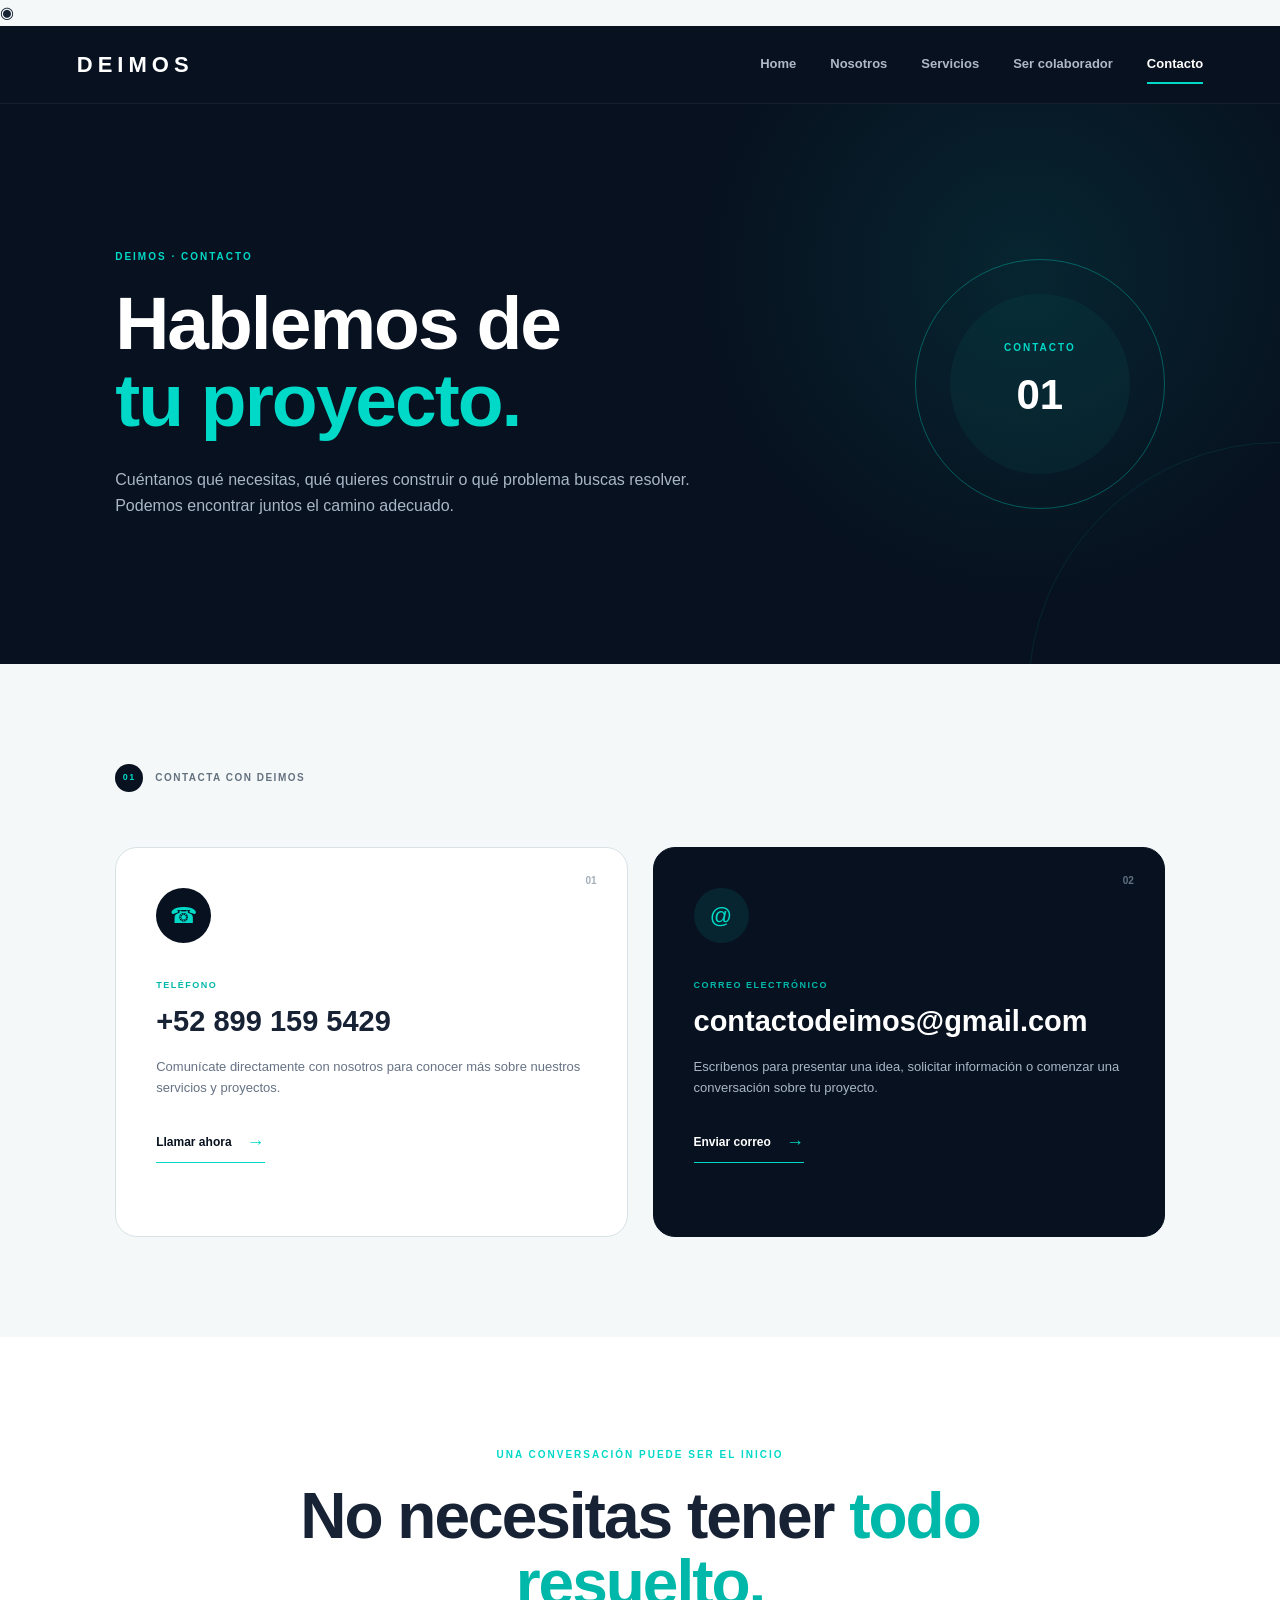
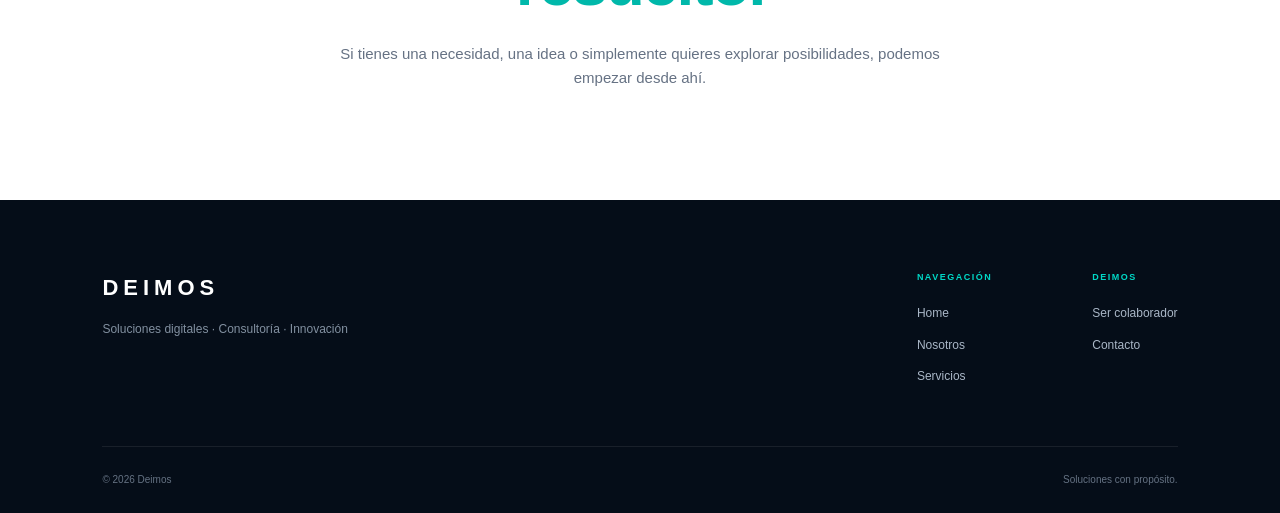
==== contacto.html @ 99408b01 "Add files via upload" ====
<!DOCTYPE html>
<html lang="es">
<head>
    <meta charset="UTF-8">
    <meta name="viewport" content="width=device-width, initial-scale=1.0">

    <title>Contacto | Deimos</title>

    <link rel="stylesheet" href="css/contacto.css">
</head>

<!-- BOTÓN WHATSAPP -->
<a
    href="https://wa.me/528991595429"
    class="whatsapp-float"
    target="_blank"
    rel="noopener noreferrer"
    aria-label="Contactar por WhatsApp"
>
    <span class="whatsapp-icon">◉</span>
</a>

<body>

    <!-- =========================
         NAVBAR
    ========================== -->

    <header class="navbar">

        <a href="index.html" class="logo">
            DEIMOS
        </a>

        <nav class="nav-menu">
            <a href="index.html">Home</a>
            <a href="nosotros.html">Nosotros</a>
            <a href="servicios.html">Servicios</a>
            <a href="colaboradores.html">Ser colaborador</a>
            <a href="contacto.html" class="active">Contacto</a>
        </nav>

    </header>


    <!-- =========================
         HERO CONTACTO
    ========================== -->

    <section class="contact-hero">

        <div class="hero-content">

            <span class="eyebrow">
                DEIMOS · CONTACTO
            </span>

            <h1>
                Hablemos de
                <span>tu proyecto.</span>
            </h1>

            <p>
                Cuéntanos qué necesitas, qué quieres construir
                o qué problema buscas resolver. Podemos encontrar
                juntos el camino adecuado.
            </p>

        </div>

        <div class="hero-circle">
            <span>CONTACTO</span>
            <strong>01</strong>
        </div>

    </section>


    <!-- =========================
         CONTACT INFORMATION
    ========================== -->

    <section class="contact-section">

        <div class="section-label">
            <span>01</span>
            CONTACTA CON DEIMOS
        </div>

        <div class="contact-grid">

            <!-- TELÉFONO -->

            <article class="contact-card">

                <div class="card-number">
                    01
                </div>

                <div class="card-icon">
                    ☎
                </div>

                <span class="card-label">
                    TELÉFONO
                </span>

                <h2>
                    +52 899 159 5429
                </h2>

                <p>
                    Comunícate directamente con nosotros
                    para conocer más sobre nuestros servicios
                    y proyectos.
                </p>

                <a href="tel:+528991595429" class="contact-link">
                    Llamar ahora
                    <span>→</span>
                </a>

            </article>


            <!-- CORREO -->

            <article class="contact-card featured">

                <div class="card-number">
                    02
                </div>

                <div class="card-icon">
                    @
                </div>

                <span class="card-label">
                    CORREO ELECTRÓNICO
                </span>

                <h2>
                    contactodeimos@gmail.com
                </h2>

                <p>
                    Escríbenos para presentar una idea,
                    solicitar información o comenzar
                    una conversación sobre tu proyecto.
                </p>

                <a
                    href="mailto:contactodeimos@gmail.com"
                    class="contact-link"
                >
                    Enviar correo
                    <span>→</span>
                </a>

            </article>

        </div>

    </section>


    <!-- =========================
         MENSAJE
    ========================== -->

    <section class="contact-message">

        <div class="message-content">

            <span class="eyebrow">
                UNA CONVERSACIÓN PUEDE SER EL INICIO
            </span>

            <h2>
                No necesitas tener
                <span>todo resuelto.</span>
            </h2>

            <p>
                Si tienes una necesidad, una idea o simplemente
                quieres explorar posibilidades, podemos empezar
                desde ahí.
            </p>

        </div>

    </section>


    <!-- =========================
         FOOTER
    ========================== -->

    <footer class="footer">

        <div class="footer-main">

            <div class="footer-brand">

                <div class="logo">
                    DEIMOS
                </div>

                <p>
                    Soluciones digitales · Consultoría · Innovación
                </p>

            </div>


            <div class="footer-links">

                <div>

                    <span>NAVEGACIÓN</span>

                    <a href="index.html">Home</a>
                    <a href="nosotros.html">Nosotros</a>
                    <a href="servicios.html">Servicios</a>

                </div>


                <div>

                    <span>DEIMOS</span>

                    <a href="colaboradores.html">
                        Ser colaborador
                    </a>

                    <a href="contacto.html">
                        Contacto
                    </a>

                </div>

            </div>

        </div>


        <div class="footer-bottom">

            <span>
                © 2026 Deimos
            </span>

            <span>
                Soluciones con propósito.
            </span>

        </div>

    </footer>

</body>
</html>
---- css/contacto.css ----
/* =========================================================
   DEIMOS — CONTACTO
========================================================= */

* {
    margin: 0;
    padding: 0;
    box-sizing: border-box;
}

html {
    scroll-behavior: smooth;
}

body {
    font-family: Arial, Helvetica, sans-serif;
    background: #f4f8f9;
    color: #172235;
    line-height: 1.6;
}

a {
    text-decoration: none;
    color: inherit;
}

:root {
    --dark: #07111f;
    --dark-2: #0d1a2b;
    --turquoise: #00d9c7;
    --turquoise-dark: #00b8aa;
    --light: #f4f8f9;
    --white: #ffffff;
    --text: #172235;
    --text-light: #667284;
    --border: #d8e2e5;
}


/* =========================================================
   NAVBAR
========================================================= */

.navbar {
    width: 100%;
    height: 78px;

    display: flex;
    align-items: center;
    justify-content: space-between;

    padding: 0 6%;

    background: var(--dark);
    color: white;

    position: sticky;
    top: 0;
    z-index: 1000;

    border-bottom: 1px solid rgba(255,255,255,0.06);
}

.logo {
    font-size: 22px;
    font-weight: 800;
    letter-spacing: 5px;
}

.nav-menu {
    display: flex;
    align-items: center;
    gap: 34px;
}

.nav-menu a {
    font-size: 13px;
    font-weight: 600;
    color: #aeb9c8;

    transition: 0.3s ease;

    position: relative;
}

.nav-menu a:hover,
.nav-menu a.active {
    color: white;
}

.nav-menu a.active::after {
    content: "";

    position: absolute;

    left: 0;
    bottom: -10px;

    width: 100%;
    height: 2px;

    background: var(--turquoise);
}


/* =========================================================
   HERO
========================================================= */

.contact-hero {
    min-height: 560px;

    padding: 90px 9%;

    display: flex;
    align-items: center;
    justify-content: space-between;

    background:
        radial-gradient(
            circle at 80% 30%,
            rgba(0,217,199,0.10),
            transparent 30%
        ),
        var(--dark);

    color: white;

    position: relative;
    overflow: hidden;
}

.contact-hero::after {
    content: "";

    position: absolute;

    width: 500px;
    height: 500px;

    border: 1px solid rgba(0,217,199,0.10);

    border-radius: 50%;

    right: -250px;
    bottom: -280px;
}

.hero-content {
    max-width: 700px;
    position: relative;
    z-index: 2;
}

.eyebrow {
    display: block;

    color: var(--turquoise);

    font-size: 10px;
    font-weight: 800;

    letter-spacing: 2px;

    margin-bottom: 20px;
}

.contact-hero h1 {
    font-size: clamp(45px, 6vw, 75px);

    line-height: 1.03;

    letter-spacing: -2px;

    margin-bottom: 28px;
}

.contact-hero h1 span {
    display: block;
    color: var(--turquoise);
}

.contact-hero p {
    max-width: 600px;

    color: #aab7c7;

    font-size: 16px;
}

.hero-circle {
    width: 250px;
    height: 250px;

    border-radius: 50%;

    border: 1px solid rgba(0,217,199,0.35);

    display: flex;
    flex-direction: column;

    align-items: center;
    justify-content: center;

    position: relative;
    z-index: 2;
}

.hero-circle::before {
    content: "";

    position: absolute;

    width: 180px;
    height: 180px;

    border-radius: 50%;

    background: rgba(0,217,199,0.05);
}

.hero-circle span,
.hero-circle strong {
    position: relative;
    z-index: 2;
}

.hero-circle span {
    color: var(--turquoise);

    font-size: 10px;
    font-weight: 800;

    letter-spacing: 2px;
}

.hero-circle strong {
    font-size: 42px;

    margin-top: 5px;
}


/* =========================================================
   CONTACT SECTION
========================================================= */

.contact-section {
    padding: 100px 9%;

    background: var(--light);
}

.section-label {
    display: flex;

    align-items: center;

    gap: 12px;

    color: #64717e;

    font-size: 10px;

    font-weight: 800;

    letter-spacing: 1.5px;
}

.section-label span {
    width: 28px;
    height: 28px;

    border-radius: 50%;

    display: flex;
    align-items: center;
    justify-content: center;

    background: var(--dark);

    color: var(--turquoise);

    font-size: 9px;
}

.contact-grid {
    max-width: 1100px;

    margin: 55px auto 0;

    display: grid;

    grid-template-columns: 1fr 1fr;

    gap: 25px;
}


/* =========================================================
   CONTACT CARDS
========================================================= */

.contact-card {
    padding: 40px;

    min-height: 390px;

    background: white;

    border: 1px solid var(--border);

    border-radius: 22px;

    position: relative;

    overflow: hidden;

    transition: 0.3s ease;
}

.contact-card:hover {
    transform: translateY(-7px);

    box-shadow: 0 20px 45px rgba(7,17,31,0.08);
}

.contact-card.featured {
    background: var(--dark);

    color: white;

    border-color: var(--dark);
}

.card-number {
    position: absolute;

    top: 25px;
    right: 30px;

    font-size: 10px;

    font-weight: 800;

    color: #a4afb9;
}

.featured .card-number {
    color: #617082;
}

.card-icon {
    width: 55px;
    height: 55px;

    border-radius: 50%;

    display: flex;
    align-items: center;
    justify-content: center;

    background: var(--dark);

    color: var(--turquoise);

    font-size: 22px;

    margin-bottom: 35px;
}

.featured .card-icon {
    background: rgba(0,217,199,0.10);
}

.card-label {
    display: block;

    color: var(--turquoise-dark);

    font-size: 9px;

    font-weight: 800;

    letter-spacing: 1.5px;

    margin-bottom: 12px;
}

.contact-card h2 {
    font-size: clamp(20px, 2.5vw, 29px);

    line-height: 1.2;

    word-break: break-word;

    margin-bottom: 18px;
}

.contact-card p {
    max-width: 440px;

    color: var(--text-light);

    font-size: 13px;
}

.featured p {
    color: #aab7c7;
}

.contact-link {
    display: inline-flex;

    align-items: center;

    gap: 15px;

    margin-top: 30px;

    color: var(--dark);

    font-size: 12px;

    font-weight: 800;

    border-bottom: 1px solid var(--turquoise);

    padding-bottom: 5px;
}

.featured .contact-link {
    color: white;
}

.contact-link span {
    color: var(--turquoise);

    font-size: 18px;

    transition: 0.3s ease;
}

.contact-link:hover span {
    transform: translateX(5px);
}


/* =========================================================
   MESSAGE
========================================================= */

.contact-message {
    padding: 110px 9%;

    background: white;

    text-align: center;
}

.message-content {
    max-width: 850px;

    margin: auto;
}

.message-content h2 {
    font-size: clamp(40px, 5vw, 65px);

    line-height: 1.05;

    letter-spacing: -2px;

    margin-bottom: 25px;
}

.message-content h2 span {
    color: var(--turquoise-dark);
}

.message-content p {
    max-width: 620px;

    margin: auto;

    color: var(--text-light);

    font-size: 15px;
}


/* =========================================================
   FOOTER
========================================================= */

.footer {
    background: #050d18;

    color: white;

    padding: 70px 8% 25px;
}

.footer-main {
    display: flex;

    justify-content: space-between;

    gap: 60px;

    padding-bottom: 60px;

    border-bottom: 1px solid rgba(255,255,255,0.08);
}

.footer-brand p {
    color: #8290a0;

    font-size: 12px;

    margin-top: 15px;
}

.footer-links {
    display: flex;

    gap: 100px;
}

.footer-links div {
    display: flex;

    flex-direction: column;

    gap: 12px;
}

.footer-links span {
    color: var(--turquoise);

    font-size: 9px;

    font-weight: 800;

    letter-spacing: 1.5px;

    margin-bottom: 8px;
}

.footer-links a {
    color: #aab7c7;

    font-size: 12px;

    transition: 0.3s ease;
}

.footer-links a:hover {
    color: white;
}

.footer-bottom {
    padding-top: 25px;

    display: flex;

    justify-content: space-between;

    color: #657283;

    font-size: 10px;
}


/* =========================================================
   RESPONSIVE
========================================================= */

@media (max-width: 850px) {

    .contact-hero {
        padding: 80px 7%;
    }

    .hero-circle {
        width: 190px;
        height: 190px;
    }

    .contact-grid {
        grid-template-columns: 1fr;
    }

    .footer-main {
        flex-direction: column;
    }
}


@media (max-width: 650px) {

    .navbar {
        height: auto;

        padding: 18px 5%;

        flex-wrap: wrap;

        gap: 15px;
    }

    .nav-menu {
        width: 100%;

        overflow-x: auto;

        justify-content: flex-start;

        gap: 22px;
    }

    .nav-menu a {
        white-space: nowrap;
    }

    .nav-menu a.active::after {
        display: none;
    }


    .contact-hero {
        min-height: auto;

        padding: 75px 7% 90px;

        display: block;
    }

    .contact-hero h1 {
        font-size: 46px;
    }

    .contact-hero p {
        font-size: 14px;
    }

    .hero-circle {
        width: 160px;
        height: 160px;

        margin: 60px auto 0;
    }

    .hero-circle strong {
        font-size: 32px;
    }


    .contact-section {
        padding: 75px 7%;
    }

    .contact-card {
        padding: 30px;

        min-height: 350px;
    }

    .contact-card h2 {
        font-size: 22px;
    }


    .contact-message {
        padding: 80px 7%;
    }

    .message-content h2 {
        font-size: 42px;
    }


    .footer {
        padding: 60px 7% 25px;
    }

    .footer-links {
        gap: 60px;
    }

    .footer-bottom {
        flex-direction: column;

        gap: 10px;
    }
}
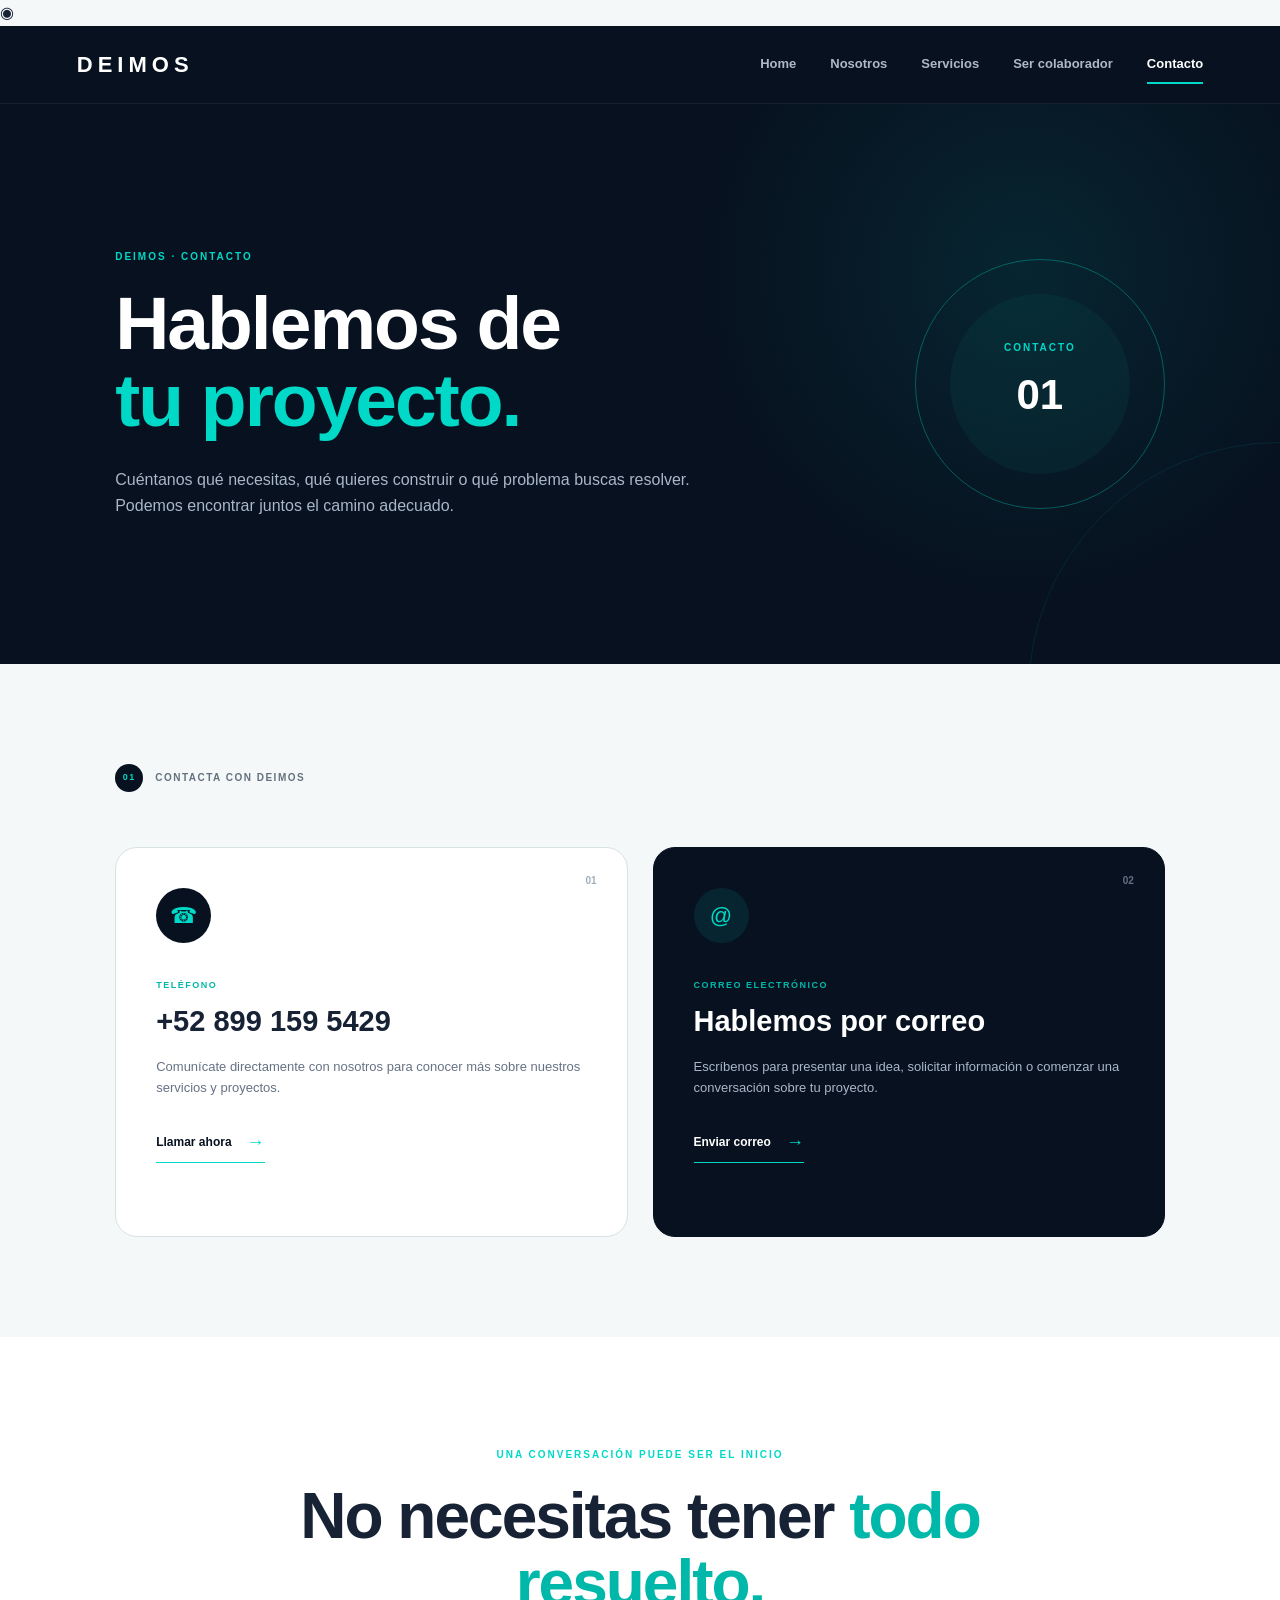
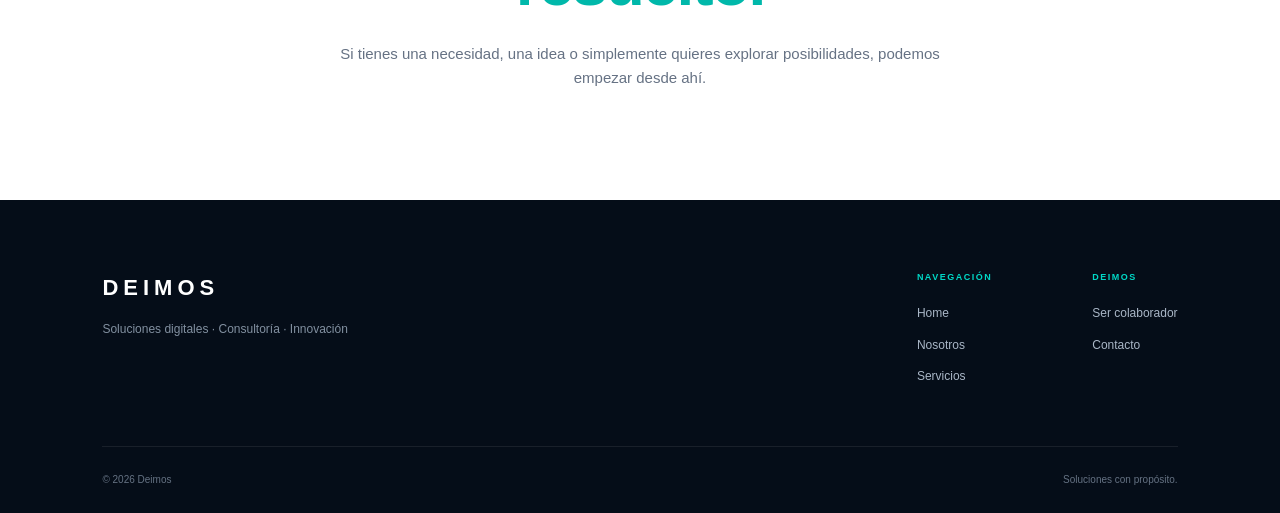
==== commit 697efd12: "Correo contacto.html cambio de vista del correo" ====
--- a/contacto.html
+++ b/contacto.html
@@ -140,7 +140,7 @@
                 </span>
 
                 <h2>
-                    contactodeimos@gmail.com
+                    Hablemos por correo
                 </h2>
 
                 <p>
@@ -260,4 +260,4 @@
     </footer>
 
 </body>
-</html>+</html>
